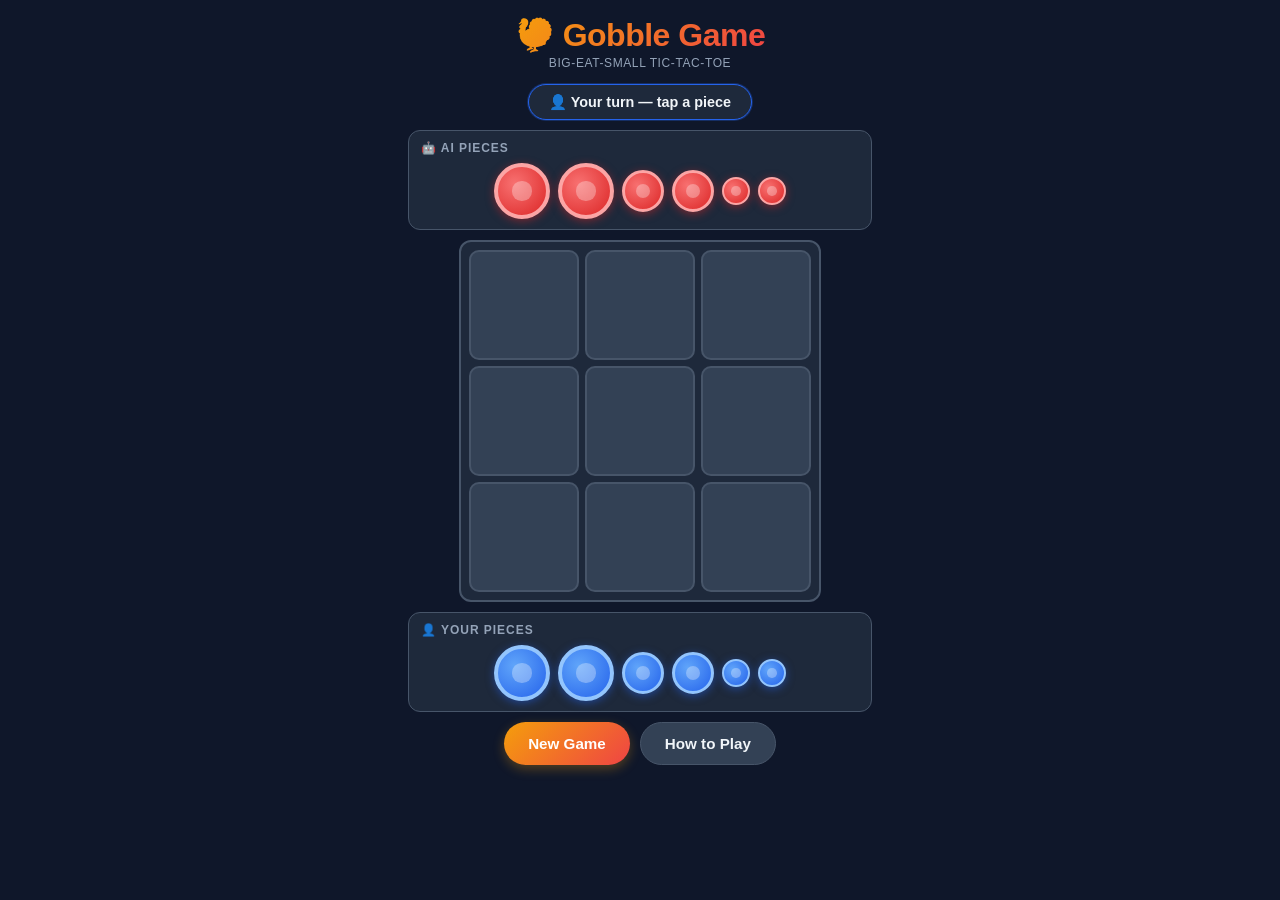
==== index.html @ c2318fb6 "Create Big-Eat-Small Tic-Tac-Toe web game (Gobble Game) Co-authored-by: nelsontraintest <230843551+n" ====
<!DOCTYPE html>
<html lang="en">
<head>
  <meta charset="UTF-8">
  <meta name="viewport" content="width=device-width, initial-scale=1.0, user-scalable=no">
  <meta name="apple-mobile-web-app-capable" content="yes">
  <meta name="apple-mobile-web-app-status-bar-style" content="default">
  <meta name="apple-mobile-web-app-title" content="Gobble Game">
  <title>Gobble Game</title>
  <link rel="stylesheet" href="style.css">
</head>
<body>
  <div id="app">
    <header>
      <h1>🦃 Gobble Game</h1>
      <p class="subtitle">Big-Eat-Small Tic-Tac-Toe</p>
    </header>

    <div id="status-bar">
      <span id="status-text">Your turn</span>
    </div>

    <div id="game-area">
      <!-- AI reserve (top) -->
      <div id="ai-reserve" class="reserve-area" data-player="ai">
        <div class="reserve-label">🤖 AI Pieces</div>
        <div class="reserve-pieces" id="ai-pieces"></div>
      </div>

      <!-- Game board -->
      <div id="board-wrapper">
        <div id="board">
          <div class="cell" data-index="0"></div>
          <div class="cell" data-index="1"></div>
          <div class="cell" data-index="2"></div>
          <div class="cell" data-index="3"></div>
          <div class="cell" data-index="4"></div>
          <div class="cell" data-index="5"></div>
          <div class="cell" data-index="6"></div>
          <div class="cell" data-index="7"></div>
          <div class="cell" data-index="8"></div>
        </div>
      </div>

      <!-- Human reserve (bottom) -->
      <div id="human-reserve" class="reserve-area" data-player="human">
        <div class="reserve-label">👤 Your Pieces</div>
        <div class="reserve-pieces" id="human-pieces"></div>
      </div>
    </div>

    <div id="controls">
      <button id="new-game-btn" class="btn-primary">New Game</button>
      <button id="rules-btn" class="btn-secondary">How to Play</button>
    </div>

    <!-- Win/Draw overlay -->
    <div id="game-over-overlay" class="hidden">
      <div id="game-over-card">
        <div id="game-over-emoji"></div>
        <h2 id="game-over-title"></h2>
        <p id="game-over-message"></p>
        <button id="play-again-btn" class="btn-primary">Play Again</button>
      </div>
    </div>

    <!-- Rules modal -->
    <div id="rules-overlay" class="hidden">
      <div id="rules-card">
        <h2>How to Play</h2>
        <div class="rules-content">
          <h3>Setup</h3>
          <p>Each player has <strong>6 pieces</strong>: 2 small, 2 medium, 2 large. You play Blue 🔵, AI plays Red 🔴.</p>

          <h3>Your Turn</h3>
          <ul>
            <li><strong>Place</strong> a piece from your reserve: tap a reserve piece, then tap a valid board cell.</li>
            <li><strong>Move</strong> a piece on the board: tap your visible piece, then tap a valid destination.</li>
          </ul>

          <h3>Gobbling</h3>
          <ul>
            <li>A <strong>larger piece can cover</strong> a smaller piece of either color.</li>
            <li>Only the <strong>top (visible) piece</strong> in each cell counts toward winning.</li>
            <li>Covered pieces may reappear if the top piece moves away!</li>
          </ul>

          <h3>Winning</h3>
          <p>Get <strong>3 of your visible pieces in a row</strong> — horizontally, vertically, or diagonally.</p>

          <h3>Tip</h3>
          <p>Watch out — the AI can gobble your pieces and steal your winning line!</p>
        </div>
        <button id="close-rules-btn" class="btn-primary">Got it!</button>
      </div>
    </div>
  </div>

  <script src="ai.js"></script>
  <script src="game.js"></script>
</body>
</html>
---- style.css ----
/* ===== RESET & BASE ===== */
*, *::before, *::after {
  box-sizing: border-box;
  margin: 0;
  padding: 0;
  -webkit-tap-highlight-color: transparent;
}

:root {
  --human-color: #2563eb;
  --human-light: #bfdbfe;
  --human-dark: #1e40af;
  --ai-color: #dc2626;
  --ai-light: #fecaca;
  --ai-dark: #991b1b;
  --bg: #0f172a;
  --surface: #1e293b;
  --surface2: #334155;
  --border: #475569;
  --text: #f1f5f9;
  --text-muted: #94a3b8;
  --accent: #f59e0b;
  --valid: rgba(34, 197, 94, 0.35);
  --valid-border: #22c55e;
  --selected-glow: rgba(245, 158, 11, 0.6);
  --radius: 12px;
  /* 3 cells × 26vw = 78vw, leaving ~22vw for gaps, padding, borders */
  --cell-size: min(26vw, 110px);
}

html, body {
  height: 100%;
  overflow-x: hidden;
}

body {
  font-family: -apple-system, BlinkMacSystemFont, 'Segoe UI', Roboto, sans-serif;
  background: var(--bg);
  color: var(--text);
  min-height: 100vh;
  display: flex;
  justify-content: center;
  align-items: flex-start;
  padding: env(safe-area-inset-top, 0) env(safe-area-inset-right, 0)
           env(safe-area-inset-bottom, 0) env(safe-area-inset-left, 0);
}

#app {
  width: 100%;
  max-width: 480px;
  min-height: 100vh;
  display: flex;
  flex-direction: column;
  align-items: center;
  padding: 12px 8px 20px;
  gap: 10px;
}

/* ===== HEADER ===== */
header {
  text-align: center;
  padding: 4px 0;
}

header h1 {
  font-size: clamp(1.4rem, 6vw, 2rem);
  font-weight: 800;
  background: linear-gradient(135deg, #f59e0b, #ef4444);
  -webkit-background-clip: text;
  -webkit-text-fill-color: transparent;
  background-clip: text;
  letter-spacing: -0.5px;
}

.subtitle {
  font-size: 0.75rem;
  color: var(--text-muted);
  margin-top: 2px;
  letter-spacing: 0.05em;
  text-transform: uppercase;
}

/* ===== STATUS BAR ===== */
#status-bar {
  background: var(--surface);
  border: 1px solid var(--border);
  border-radius: 50px;
  padding: 8px 20px;
  text-align: center;
  min-width: 200px;
}

#status-text {
  font-size: 0.9rem;
  font-weight: 600;
  color: var(--text);
}

/* ===== GAME AREA ===== */
#game-area {
  display: flex;
  flex-direction: column;
  align-items: center;
  gap: 10px;
  width: 100%;
}

/* ===== RESERVE AREAS ===== */
.reserve-area {
  width: 100%;
  background: var(--surface);
  border-radius: var(--radius);
  border: 1px solid var(--border);
  padding: 10px 12px;
}

.reserve-label {
  font-size: 0.75rem;
  font-weight: 700;
  text-transform: uppercase;
  letter-spacing: 0.08em;
  color: var(--text-muted);
  margin-bottom: 8px;
}

.reserve-pieces {
  display: flex;
  gap: 8px;
  flex-wrap: wrap;
  align-items: center;
  justify-content: center;
  min-height: 56px;
}

/* ===== BOARD ===== */
#board-wrapper {
  position: relative;
}

#board {
  display: grid;
  grid-template-columns: repeat(3, var(--cell-size));
  grid-template-rows: repeat(3, var(--cell-size));
  gap: 6px;
  background: var(--surface);
  padding: 8px;
  border-radius: var(--radius);
  border: 2px solid var(--border);
  touch-action: manipulation;
}

/* ===== CELLS ===== */
.cell {
  width: var(--cell-size);
  height: var(--cell-size);
  border-radius: 10px;
  background: var(--surface2);
  border: 2px solid var(--border);
  display: flex;
  align-items: center;
  justify-content: center;
  cursor: pointer;
  position: relative;
  touch-action: manipulation;
  transition: border-color 0.15s, background 0.15s, box-shadow 0.15s;
  -webkit-user-select: none;
  user-select: none;
}

.cell.valid-target {
  border-color: var(--valid-border);
  background: var(--valid);
  box-shadow: 0 0 0 2px rgba(34, 197, 94, 0.2);
}

.cell.valid-target::after {
  content: '';
  position: absolute;
  width: 30%;
  height: 30%;
  border-radius: 50%;
  background: rgba(34, 197, 94, 0.5);
  pointer-events: none;
}

/* ===== PIECES ===== */
.piece {
  border-radius: 50%;
  display: flex;
  align-items: center;
  justify-content: center;
  cursor: pointer;
  touch-action: manipulation;
  -webkit-user-select: none;
  user-select: none;
  transition: transform 0.15s, box-shadow 0.15s, opacity 0.15s;
  position: relative;
  flex-shrink: 0;
  border-style: solid;
}

/* Human pieces — solid blue circles with white border */
.piece[data-player="human"] {
  background: radial-gradient(circle at 35% 35%, #60a5fa, var(--human-color));
  border-color: #93c5fd;
  box-shadow: 0 2px 8px rgba(37, 99, 235, 0.5);
}

/* AI pieces — solid red circles */
.piece[data-player="ai"] {
  background: radial-gradient(circle at 35% 35%, #f87171, var(--ai-color));
  border-color: #fca5a5;
  box-shadow: 0 2px 8px rgba(220, 38, 38, 0.5);
}

/* Size variants */
.piece[data-size="1"] {
  width: calc(var(--cell-size) * 0.30);
  height: calc(var(--cell-size) * 0.30);
  border-width: 2px;
}

.piece[data-size="2"] {
  width: calc(var(--cell-size) * 0.52);
  height: calc(var(--cell-size) * 0.52);
  border-width: 3px;
}

.piece[data-size="3"] {
  width: calc(var(--cell-size) * 0.74);
  height: calc(var(--cell-size) * 0.74);
  border-width: 4px;
}

/* Size label inside piece */
.piece .size-dot {
  width: 40%;
  height: 40%;
  border-radius: 50%;
  background: rgba(255,255,255,0.3);
  pointer-events: none;
}

/* Reserve pieces slightly smaller */
.reserve-area .piece[data-size="1"] {
  width: 28px;
  height: 28px;
  border-width: 2px;
}
.reserve-area .piece[data-size="2"] {
  width: 42px;
  height: 42px;
  border-width: 3px;
}
.reserve-area .piece[data-size="3"] {
  width: 56px;
  height: 56px;
  border-width: 4px;
}

/* Used/spent pieces */
.piece.used {
  opacity: 0.22;
  cursor: default;
  pointer-events: none;
}

/* Selected piece */
.piece.selected {
  box-shadow: 0 0 0 3px var(--accent), 0 0 16px var(--selected-glow);
  transform: scale(1.12);
  z-index: 10;
}

/* Board piece hover/active */
.cell .piece:active,
.reserve-area .piece:active {
  transform: scale(0.96);
}

/* ===== CONTROLS ===== */
#controls {
  display: flex;
  gap: 10px;
  width: 100%;
  justify-content: center;
}

.btn-primary, .btn-secondary {
  padding: 12px 24px;
  border-radius: 50px;
  border: none;
  font-size: 0.95rem;
  font-weight: 700;
  cursor: pointer;
  touch-action: manipulation;
  -webkit-user-select: none;
  user-select: none;
  transition: transform 0.1s, box-shadow 0.1s;
}

.btn-primary {
  background: linear-gradient(135deg, #f59e0b, #ef4444);
  color: white;
  box-shadow: 0 4px 12px rgba(245, 158, 11, 0.3);
}

.btn-secondary {
  background: var(--surface2);
  color: var(--text);
  border: 1px solid var(--border);
}

.btn-primary:active, .btn-secondary:active {
  transform: scale(0.97);
}

/* ===== OVERLAYS ===== */
.hidden {
  display: none !important;
}

#game-over-overlay,
#rules-overlay {
  position: fixed;
  inset: 0;
  background: rgba(0,0,0,0.75);
  display: flex;
  align-items: center;
  justify-content: center;
  z-index: 100;
  padding: 20px;
  -webkit-backdrop-filter: blur(4px);
  backdrop-filter: blur(4px);
}

#game-over-card,
#rules-card {
  background: var(--surface);
  border-radius: 20px;
  border: 1px solid var(--border);
  padding: 32px 24px;
  text-align: center;
  max-width: 340px;
  width: 100%;
  box-shadow: 0 20px 60px rgba(0,0,0,0.5);
  animation: slideUp 0.3s ease-out;
}

@keyframes slideUp {
  from { transform: translateY(30px); opacity: 0; }
  to   { transform: translateY(0);    opacity: 1; }
}

#game-over-emoji {
  font-size: 3.5rem;
  margin-bottom: 12px;
}

#game-over-title {
  font-size: 1.6rem;
  font-weight: 800;
  margin-bottom: 8px;
}

#game-over-message {
  font-size: 0.95rem;
  color: var(--text-muted);
  margin-bottom: 24px;
}

/* Rules card */
#rules-card {
  text-align: left;
  max-height: 80vh;
  overflow-y: auto;
  -webkit-overflow-scrolling: touch;
}

#rules-card h2 {
  text-align: center;
  font-size: 1.4rem;
  margin-bottom: 16px;
}

.rules-content h3 {
  font-size: 1rem;
  font-weight: 700;
  color: var(--accent);
  margin: 14px 0 6px;
}

.rules-content p {
  font-size: 0.88rem;
  color: var(--text-muted);
  line-height: 1.5;
}

.rules-content ul {
  list-style: disc;
  padding-left: 18px;
}

.rules-content ul li {
  font-size: 0.88rem;
  color: var(--text-muted);
  line-height: 1.5;
  margin-bottom: 4px;
}

#close-rules-btn {
  display: block;
  width: 100%;
  margin-top: 20px;
}

/* ===== ANIMATIONS ===== */
@keyframes placePiece {
  0%   { transform: scale(0.5); opacity: 0; }
  70%  { transform: scale(1.1); }
  100% { transform: scale(1);   opacity: 1; }
}

.piece.just-placed {
  animation: placePiece 0.25s ease-out forwards;
}

@keyframes winPulse {
  0%, 100% { box-shadow: 0 0 0 3px var(--accent), 0 0 16px var(--selected-glow); }
  50%       { box-shadow: 0 0 0 6px var(--accent), 0 0 32px var(--selected-glow); }
}

.cell.win-cell .piece {
  animation: winPulse 0.8s ease-in-out infinite;
}

.cell.win-cell {
  border-color: var(--accent) !important;
  background: rgba(245, 158, 11, 0.1) !important;
}

/* ===== THINKING INDICATOR ===== */
#status-bar.thinking #status-text::after {
  content: '';
  display: inline-block;
  width: 8px;
  height: 8px;
  border-radius: 50%;
  background: var(--accent);
  margin-left: 8px;
  animation: blink 0.7s infinite alternate;
  vertical-align: middle;
}

@keyframes blink {
  from { opacity: 0.2; }
  to   { opacity: 1; }
}

/* ===== TURN INDICATOR ===== */
#status-bar[data-turn="human"] {
  border-color: var(--human-color);
  box-shadow: 0 0 0 1px rgba(37, 99, 235, 0.3);
}

#status-bar[data-turn="ai"] {
  border-color: var(--ai-color);
  box-shadow: 0 0 0 1px rgba(220, 38, 38, 0.3);
}

/* ===== STACK INDICATOR ===== */
.cell .stack-indicator {
  position: absolute;
  bottom: 4px;
  right: 4px;
  font-size: 0.6rem;
  background: rgba(0,0,0,0.5);
  color: #fff;
  border-radius: 4px;
  padding: 1px 4px;
  pointer-events: none;
  line-height: 1.4;
}

/* ===== LANDSCAPE ADJUSTMENTS ===== */
@media (max-height: 600px) and (orientation: landscape) {
  :root { --cell-size: min(18vw, 90px); }
  #app { padding: 6px 8px 12px; gap: 6px; }
  header h1 { font-size: 1.2rem; }
  .subtitle { display: none; }
  #game-area { flex-direction: row; align-items: flex-start; flex-wrap: wrap; }
  .reserve-area { flex: 1; }
  #board-wrapper { order: -1; width: 100%; display: flex; justify-content: center; }
}

/* ===== SAFE AREA / NOTCH ===== */
@supports (padding-bottom: env(safe-area-inset-bottom)) {
  #app {
    padding-bottom: calc(env(safe-area-inset-bottom) + 20px);
  }
}
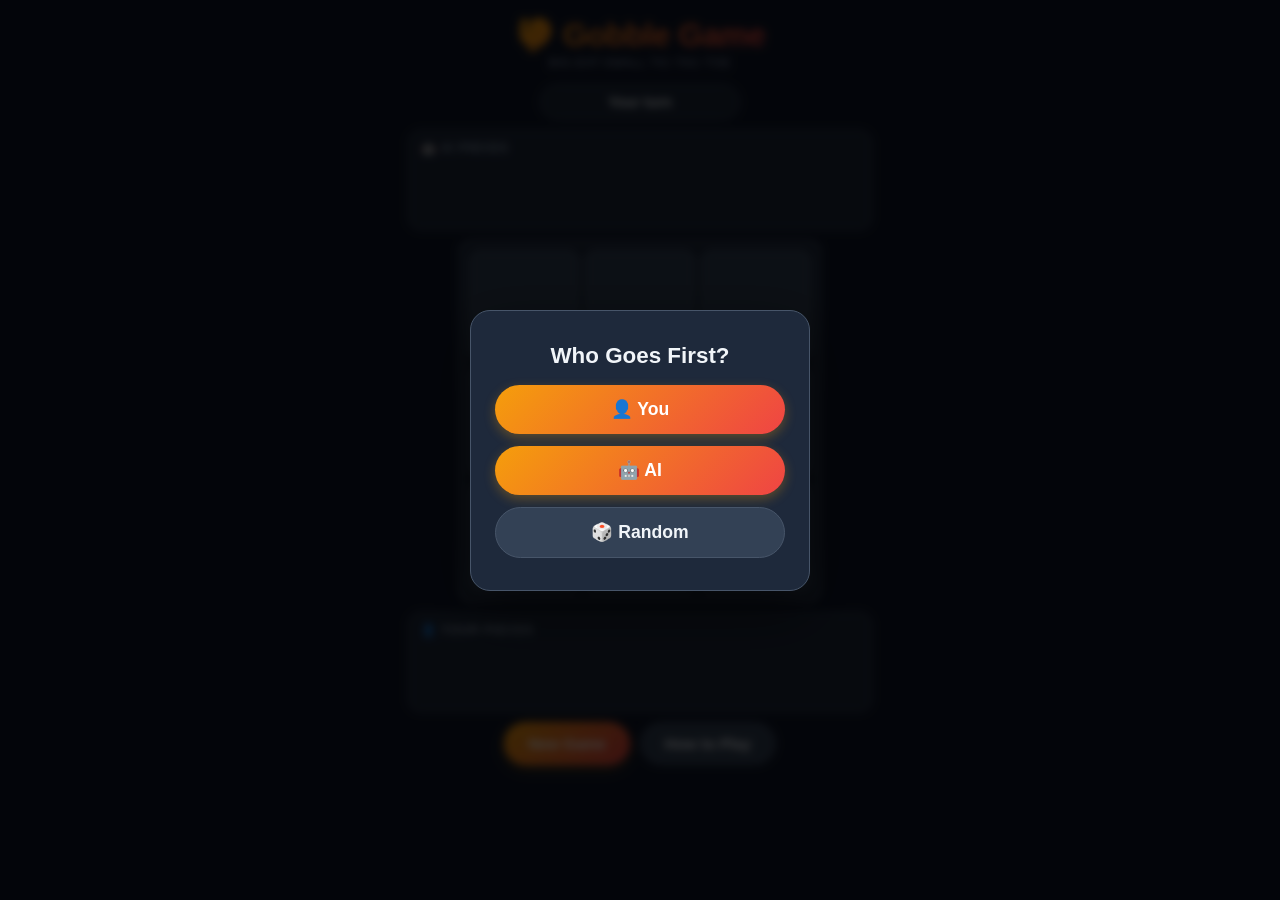
==== commit 5377ccd0: "Add who-goes-first modal before game start Co-authored-by: nelsontraintest <230843551+nelsontraintes" ====
--- a/index.html
+++ b/index.html
@@ -94,6 +94,18 @@
         <button id="close-rules-btn" class="btn-primary">Got it!</button>
       </div>
     </div>
+
+    <!-- Who goes first modal -->
+    <div id="first-turn-overlay" class="hidden">
+      <div id="first-turn-card">
+        <h2>Who Goes First?</h2>
+        <div id="first-turn-options">
+          <button class="first-turn-btn btn-primary" data-choice="human">👤 You</button>
+          <button class="first-turn-btn btn-primary" data-choice="ai">🤖 AI</button>
+          <button class="first-turn-btn btn-secondary" data-choice="random">🎲 Random</button>
+        </div>
+      </div>
+    </div>
   </div>
 
   <script src="ai.js"></script>
--- a/style.css
+++ b/style.css
@@ -321,7 +321,8 @@
 }
 
 #game-over-overlay,
-#rules-overlay {
+#rules-overlay,
+#first-turn-overlay {
   position: fixed;
   inset: 0;
   background: rgba(0,0,0,0.75);
@@ -335,7 +336,8 @@
 }
 
 #game-over-card,
-#rules-card {
+#rules-card,
+#first-turn-card {
   background: var(--surface);
   border-radius: 20px;
   border: 1px solid var(--border);
@@ -412,6 +414,26 @@
   display: block;
   width: 100%;
   margin-top: 20px;
+}
+
+/* Who goes first modal */
+#first-turn-card h2 {
+  font-size: 1.4rem;
+  font-weight: 800;
+  margin-bottom: 4px;
+}
+
+#first-turn-options {
+  display: flex;
+  flex-direction: column;
+  gap: 12px;
+  margin-top: 16px;
+}
+
+.first-turn-btn {
+  width: 100%;
+  font-size: 1.1rem;
+  padding: 14px;
 }
 
 /* ===== ANIMATIONS ===== */
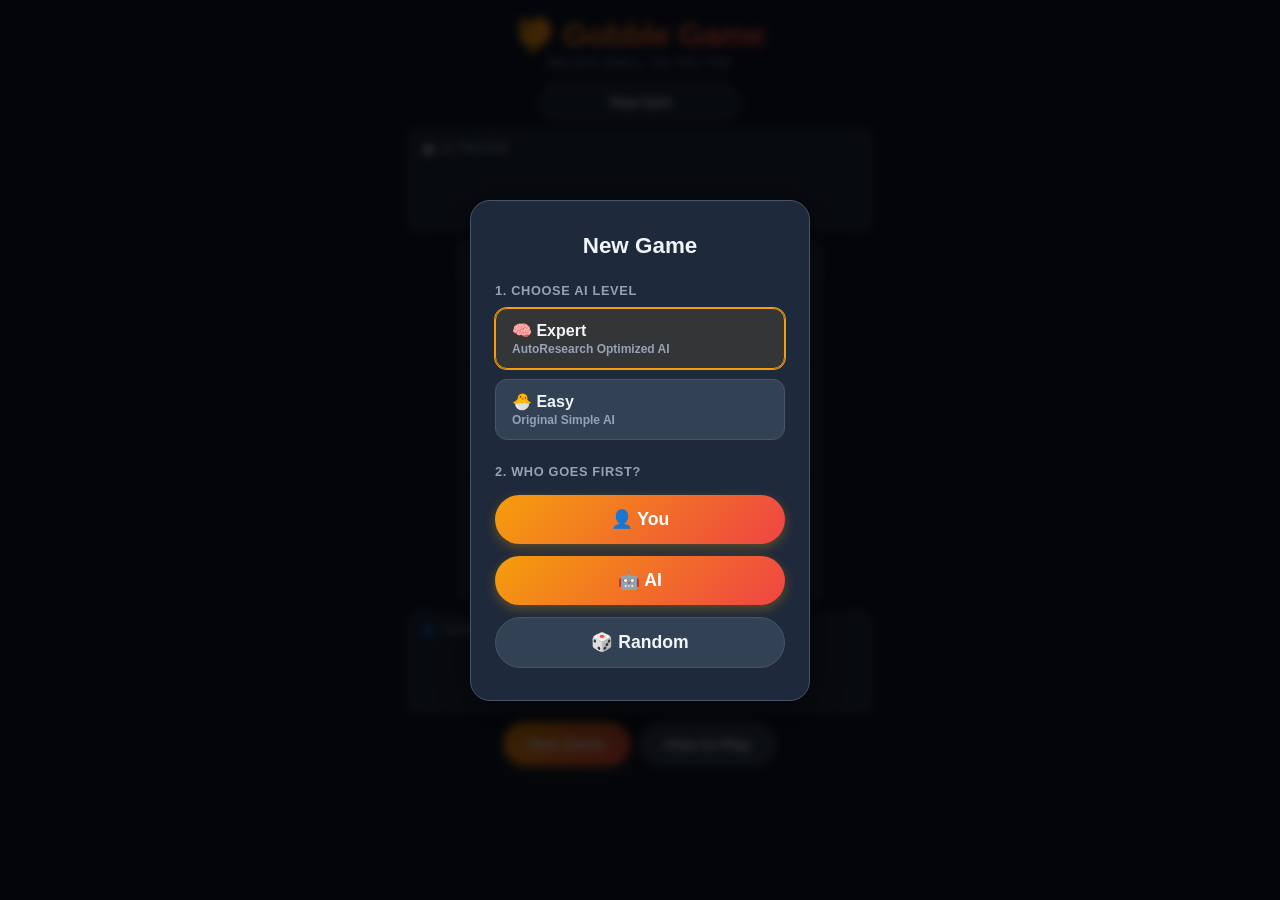
==== commit c8770127: "Add Easy/Expert AI difficulty and fix winner detection bug" ====
--- a/index.html
+++ b/index.html
@@ -18,6 +18,14 @@
 
     <div id="status-bar">
       <span id="status-text">Your turn</span>
+    </div>
+
+    <!-- Win/Draw card (inline, non-blocking) -->
+    <div id="game-over-card" class="hidden">
+      <div id="game-over-emoji"></div>
+      <h2 id="game-over-title"></h2>
+      <p id="game-over-message"></p>
+      <button id="play-again-btn" class="btn-primary">Play Again</button>
     </div>
 
     <div id="game-area">
@@ -54,16 +62,6 @@
       <button id="rules-btn" class="btn-secondary">How to Play</button>
     </div>
 
-    <!-- Win/Draw overlay -->
-    <div id="game-over-overlay" class="hidden">
-      <div id="game-over-card">
-        <div id="game-over-emoji"></div>
-        <h2 id="game-over-title"></h2>
-        <p id="game-over-message"></p>
-        <button id="play-again-btn" class="btn-primary">Play Again</button>
-      </div>
-    </div>
-
     <!-- Rules modal -->
     <div id="rules-overlay" class="hidden">
       <div id="rules-card">
@@ -95,14 +93,32 @@
       </div>
     </div>
 
-    <!-- Who goes first modal -->
+    <!-- Who goes first / Difficulty modal -->
     <div id="first-turn-overlay" class="hidden">
       <div id="first-turn-card">
-        <h2>Who Goes First?</h2>
-        <div id="first-turn-options">
-          <button class="first-turn-btn btn-primary" data-choice="human">👤 You</button>
-          <button class="first-turn-btn btn-primary" data-choice="ai">🤖 AI</button>
-          <button class="first-turn-btn btn-secondary" data-choice="random">🎲 Random</button>
+        <h2>New Game</h2>
+        
+        <div class="modal-section">
+          <h3>1. Choose AI Level</h3>
+          <div id="difficulty-options" class="option-grid">
+            <button class="difficulty-btn btn-secondary selected" data-level="expert">
+              <span class="level-title">🧠 Expert</span>
+              <span class="level-desc">AutoResearch Optimized AI</span>
+            </button>
+            <button class="difficulty-btn btn-secondary" data-level="easy">
+              <span class="level-title">🐣 Easy</span>
+              <span class="level-desc">Original Simple AI</span>
+            </button>
+          </div>
+        </div>
+
+        <div class="modal-section">
+          <h3>2. Who Goes First?</h3>
+          <div id="first-turn-options" class="option-grid">
+            <button class="first-turn-btn btn-primary" data-choice="human">👤 You</button>
+            <button class="first-turn-btn btn-primary" data-choice="ai">🤖 AI</button>
+            <button class="first-turn-btn btn-secondary" data-choice="random">🎲 Random</button>
+          </div>
         </div>
       </div>
     </div>
--- a/style.css
+++ b/style.css
@@ -320,7 +320,6 @@
   display: none !important;
 }
 
-#game-over-overlay,
 #rules-overlay,
 #first-turn-overlay {
   position: fixed;
@@ -335,7 +334,6 @@
   backdrop-filter: blur(4px);
 }
 
-#game-over-card,
 #rules-card,
 #first-turn-card {
   background: var(--surface);
@@ -346,6 +344,21 @@
   max-width: 340px;
   width: 100%;
   box-shadow: 0 20px 60px rgba(0,0,0,0.5);
+}
+
+#game-over-card {
+  background: var(--surface);
+  border-radius: var(--radius);
+  border: 1px solid var(--border);
+  padding: 20px 24px;
+  text-align: center;
+  width: 100%;
+  box-shadow: 0 4px 20px rgba(0,0,0,0.4);
+}
+
+#game-over-card,
+#rules-card,
+#first-turn-card {
   animation: slideUp 0.3s ease-out;
 }
 
@@ -434,6 +447,63 @@
   width: 100%;
   font-size: 1.1rem;
   padding: 14px;
+}
+
+/* ===== NEW: DIFFICULTY SELECTION ===== */
+.modal-section {
+  margin-top: 24px;
+  text-align: left;
+}
+
+.modal-section h3 {
+  font-size: 0.8rem;
+  font-weight: 700;
+  text-transform: uppercase;
+  color: var(--text-muted);
+  margin-bottom: 10px;
+  letter-spacing: 0.05em;
+}
+
+.option-grid {
+  display: flex;
+  flex-direction: column;
+  gap: 10px;
+}
+
+.difficulty-btn {
+  display: flex;
+  flex-direction: column;
+  align-items: flex-start;
+  padding: 12px 16px;
+  text-align: left;
+  border: 1px solid var(--border);
+  background: var(--surface2);
+  border-radius: 12px;
+  cursor: pointer;
+  width: 100%;
+  transition: all 0.2s ease;
+}
+
+.difficulty-btn:hover {
+  background: #3e4e69;
+}
+
+.difficulty-btn.selected {
+  border-color: var(--accent);
+  background: rgba(245, 158, 11, 0.1);
+  box-shadow: 0 0 0 1px var(--accent);
+}
+
+.level-title {
+  font-size: 1rem;
+  font-weight: 700;
+  color: var(--text);
+  margin-bottom: 2px;
+}
+
+.level-desc {
+  font-size: 0.75rem;
+  color: var(--text-muted);
 }
 
 /* ===== ANIMATIONS ===== */
